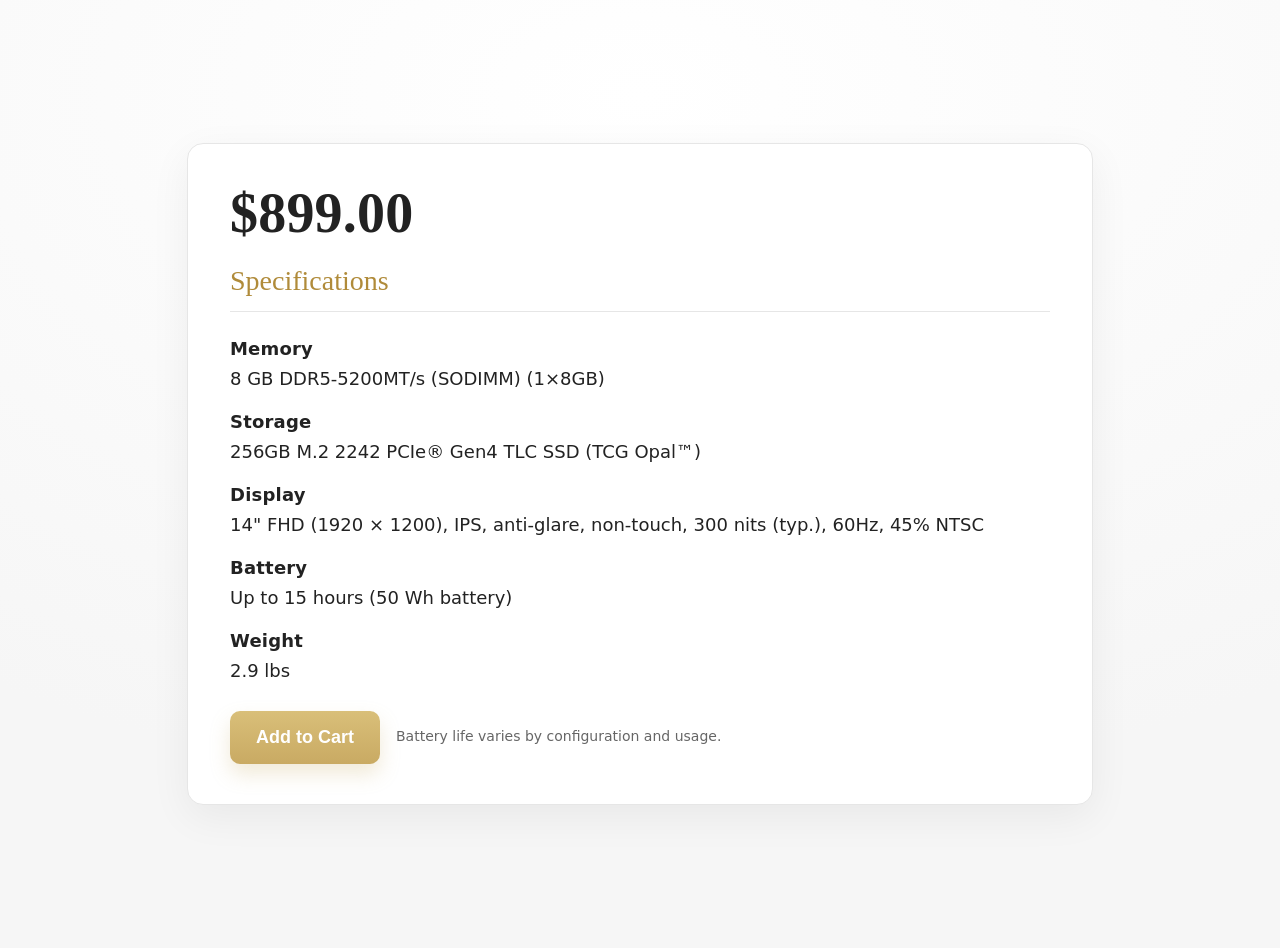
==== index.html @ 43c5119c "Create index.html" ====
<!doctype html>
<html lang="en">
<head>
  <meta charset="utf-8" />
  <meta name="viewport" content="width=device-width,initial-scale=1" />
  <title>Product Spec Card</title>

  <style>
    :root{
      --ink:#222;
      --muted:#666;
      --rule:#e6e6e6;

      --serif: Georgia, "Times New Roman", Times, serif;
      --sans: ui-sans-serif, system-ui, -apple-system, "Segoe UI", Roboto, Arial, "Noto Sans", "Helvetica Neue", Helvetica, sans-serif;

      --btn:#c9aa63;
      --btn-dark:#b89443;
      --bg1:#ffffff;
      --bg2:#f6f6f6;
    }

    body{
      margin:0;
      min-height:100vh;
      display:grid;
      place-items:center;
      font-family:var(--sans);
      color:var(--ink);
      background: radial-gradient(1200px 700px at 50% 10%, var(--bg1), var(--bg2));
      padding:24px;
    }

    .card{
      width:min(820px, 100%);
      background:#fff;
      border:1px solid var(--rule);
      border-radius:16px;
      box-shadow: 0 12px 40px rgba(0,0,0,.06);
      padding:40px 42px;
    }

    .price{
      font-family:var(--serif);
      font-size:56px;
      letter-spacing:.2px;
      margin:0 0 22px 0;
      line-height:1.05;
    }

    .section-title{
      font-family:var(--serif);
      font-size:28px;
      font-weight:500;
      color:#b08b3a;
      margin:0;
    }

    .rule{
      height:1px;
      background:var(--rule);
      margin:14px 0 26px 0;
    }

    .specs{
      display:grid;
      row-gap:18px;
    }

    .spec{
      display:grid;
      row-gap:6px;
    }

    .label{
      font-weight:700;
      font-size:18px;
      letter-spacing:.2px;
    }

    .value{
      font-size:18px;
      color:var(--ink);
      line-height:1.55;
    }

    .value.muted{ color: var(--muted); }

    .cta{
      margin-top:26px;
      display:flex;
      align-items:center;
      gap:16px;
    }

    .btn{
      appearance:none;
      border:0;
      background:linear-gradient(#d9bf79, var(--btn));
      color:#fff;
      font-weight:700;
      font-size:18px;
      padding:16px 26px;
      border-radius:10px;
      cursor:pointer;
      box-shadow: 0 10px 20px rgba(201,170,99,.25);
    }
    .btn:hover{ background:linear-gradient(#e1ca8a, var(--btn-dark)); }
    .btn:active{ transform: translateY(1px); }

    .note{
      color:var(--muted);
      font-size:14px;
      line-height:1.4;
    }

    /* mobile */
    @media (max-width:520px){
      .card{ padding:28px 22px; }
      .price{ font-size:44px; }
      .label,.value{ font-size:16px; }
    }
  </style>
</head>

<body>
  <main class="card">
    <h1 class="price">$899.00</h1>

    <h2 class="section-title">Specifications</h2>
    <div class="rule"></div>

    <section class="specs" aria-label="Specifications">
      <div class="spec">
        <div class="label">Memory</div>
        <div class="value">8 GB DDR5-5200MT/s (SODIMM) (1×8GB)</div>
      </div>

      <div class="spec">
        <div class="label">Storage</div>
        <div class="value">256GB M.2 2242 PCIe® Gen4 TLC SSD (TCG Opal™)</div>
      </div>

      <div class="spec">
        <div class="label">Display</div>
        <div class="value">14" FHD (1920 × 1200), IPS, anti-glare, non-touch, 300 nits (typ.), 60Hz, 45% NTSC</div>
      </div>

      <div class="spec">
        <div class="label">Battery</div>
        <div class="value">Up to 15 hours (50 Wh battery)</div>
      </div>

      <div class="spec">
        <div class="label">Weight</div>
        <div class="value">2.9 lbs</div>
      </div>
    </section>

    <div class="cta">
      <button class="btn">Add to Cart</button>
      <div class="note">Battery life varies by configuration and usage.</div>
    </div>
  </main>
</body>
</html>
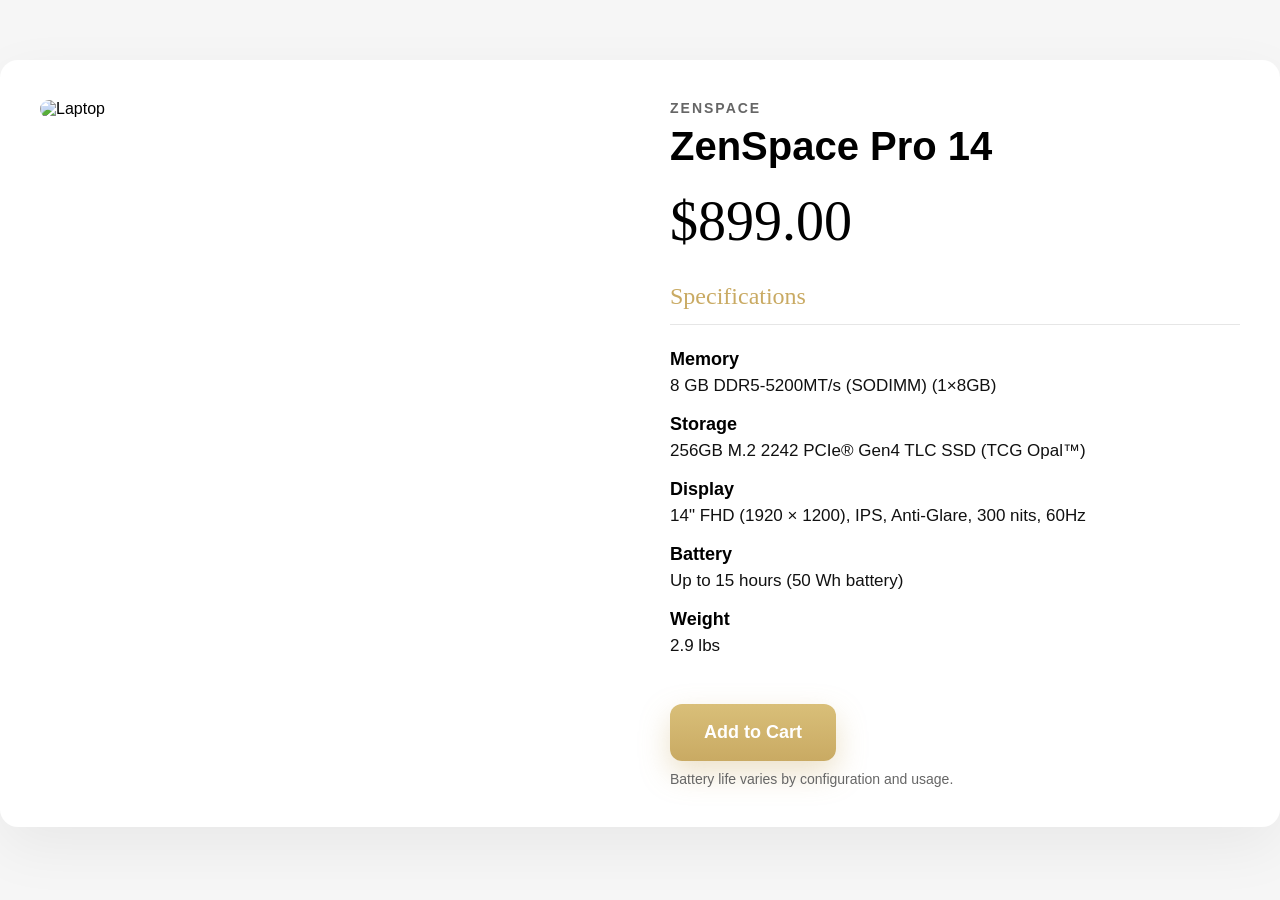
==== commit ce8b7ae9: "Update index.html" ====
--- a/index.html
+++ b/index.html
@@ -1,166 +1,169 @@
 <!doctype html>
 <html lang="en">
 <head>
-  <meta charset="utf-8" />
-  <meta name="viewport" content="width=device-width,initial-scale=1" />
-  <title>Product Spec Card</title>
+<meta charset="utf-8">
+<meta name="viewport" content="width=device-width, initial-scale=1">
+<title>ZenSpace Pro 14</title>
 
-  <style>
-    :root{
-      --ink:#222;
-      --muted:#666;
-      --rule:#e6e6e6;
+<style>
+:root{
+  --gold:#c9aa63;
+  --dark:#111;
+  --muted:#666;
+  --border:#e6e6e6;
+}
 
-      --serif: Georgia, "Times New Roman", Times, serif;
-      --sans: ui-sans-serif, system-ui, -apple-system, "Segoe UI", Roboto, Arial, "Noto Sans", "Helvetica Neue", Helvetica, sans-serif;
+body{
+  margin:0;
+  font-family: Inter, -apple-system, BlinkMacSystemFont, sans-serif;
+  background:#f6f6f6;
+}
 
-      --btn:#c9aa63;
-      --btn-dark:#b89443;
-      --bg1:#ffffff;
-      --bg2:#f6f6f6;
-    }
+.container{
+  max-width:1200px;
+  margin:60px auto;
+  padding:40px;
+  background:white;
+  border-radius:18px;
+  box-shadow:0 20px 60px rgba(0,0,0,.06);
+  display:grid;
+  grid-template-columns: 1fr 1fr;
+  gap:60px;
+}
 
-    body{
-      margin:0;
-      min-height:100vh;
-      display:grid;
-      place-items:center;
-      font-family:var(--sans);
-      color:var(--ink);
-      background: radial-gradient(1200px 700px at 50% 10%, var(--bg1), var(--bg2));
-      padding:24px;
-    }
+.brand{
+  font-weight:700;
+  letter-spacing:2px;
+  font-size:14px;
+  color:var(--muted);
+  margin-bottom:8px;
+}
 
-    .card{
-      width:min(820px, 100%);
-      background:#fff;
-      border:1px solid var(--rule);
-      border-radius:16px;
-      box-shadow: 0 12px 40px rgba(0,0,0,.06);
-      padding:40px 42px;
-    }
+.product-name{
+  font-size:40px;
+  font-weight:700;
+  margin:0 0 12px 0;
+}
 
-    .price{
-      font-family:var(--serif);
-      font-size:56px;
-      letter-spacing:.2px;
-      margin:0 0 22px 0;
-      line-height:1.05;
-    }
+.price{
+  font-family: Georgia, serif;
+  font-size:56px;
+  margin:20px 0;
+}
 
-    .section-title{
-      font-family:var(--serif);
-      font-size:28px;
-      font-weight:500;
-      color:#b08b3a;
-      margin:0;
-    }
+.section-title{
+  font-family: Georgia, serif;
+  font-size:24px;
+  color:var(--gold);
+  margin-top:30px;
+}
 
-    .rule{
-      height:1px;
-      background:var(--rule);
-      margin:14px 0 26px 0;
-    }
+hr{
+  border:none;
+  border-top:1px solid var(--border);
+  margin:14px 0 24px;
+}
 
-    .specs{
-      display:grid;
-      row-gap:18px;
-    }
+.spec{
+  margin-bottom:18px;
+}
 
-    .spec{
-      display:grid;
-      row-gap:6px;
-    }
+.spec strong{
+  display:block;
+  margin-bottom:6px;
+  font-size:18px;
+}
 
-    .label{
-      font-weight:700;
-      font-size:18px;
-      letter-spacing:.2px;
-    }
+.spec span{
+  color:var(--dark);
+  font-size:17px;
+}
 
-    .value{
-      font-size:18px;
-      color:var(--ink);
-      line-height:1.55;
-    }
+button{
+  margin-top:30px;
+  padding:18px 34px;
+  border:none;
+  border-radius:12px;
+  font-size:18px;
+  font-weight:600;
+  cursor:pointer;
+  background:linear-gradient(#d9bf79, var(--gold));
+  color:white;
+  box-shadow:0 12px 30px rgba(201,170,99,.35);
+}
 
-    .value.muted{ color: var(--muted); }
+button:hover{
+  opacity:.9;
+}
 
-    .cta{
-      margin-top:26px;
-      display:flex;
-      align-items:center;
-      gap:16px;
-    }
+.note{
+  margin-top:10px;
+  font-size:14px;
+  color:var(--muted);
+}
 
-    .btn{
-      appearance:none;
-      border:0;
-      background:linear-gradient(#d9bf79, var(--btn));
-      color:#fff;
-      font-weight:700;
-      font-size:18px;
-      padding:16px 26px;
-      border-radius:10px;
-      cursor:pointer;
-      box-shadow: 0 10px 20px rgba(201,170,99,.25);
-    }
-    .btn:hover{ background:linear-gradient(#e1ca8a, var(--btn-dark)); }
-    .btn:active{ transform: translateY(1px); }
+img{
+  width:100%;
+  border-radius:14px;
+}
 
-    .note{
-      color:var(--muted);
-      font-size:14px;
-      line-height:1.4;
-    }
-
-    /* mobile */
-    @media (max-width:520px){
-      .card{ padding:28px 22px; }
-      .price{ font-size:44px; }
-      .label,.value{ font-size:16px; }
-    }
-  </style>
+@media(max-width:900px){
+  .container{
+    grid-template-columns:1fr;
+  }
+}
+</style>
 </head>
 
 <body>
-  <main class="card">
-    <h1 class="price">$899.00</h1>
 
-    <h2 class="section-title">Specifications</h2>
-    <div class="rule"></div>
+<div class="container">
 
-    <section class="specs" aria-label="Specifications">
-      <div class="spec">
-        <div class="label">Memory</div>
-        <div class="value">8 GB DDR5-5200MT/s (SODIMM) (1×8GB)</div>
-      </div>
+  <!-- LEFT: PRODUCT IMAGE -->
+  <div>
+    <img src="https://images.unsplash.com/photo-1517336714731-489689fd1ca8" alt="Laptop">
+  </div>
 
-      <div class="spec">
-        <div class="label">Storage</div>
-        <div class="value">256GB M.2 2242 PCIe® Gen4 TLC SSD (TCG Opal™)</div>
-      </div>
+  <!-- RIGHT: INFO -->
+  <div>
+    <div class="brand">ZENSPACE</div>
+    <h1 class="product-name">ZenSpace Pro 14</h1>
+    <div class="price">$899.00</div>
 
-      <div class="spec">
-        <div class="label">Display</div>
-        <div class="value">14" FHD (1920 × 1200), IPS, anti-glare, non-touch, 300 nits (typ.), 60Hz, 45% NTSC</div>
-      </div>
+    <div class="section-title">Specifications</div>
+    <hr>
 
-      <div class="spec">
-        <div class="label">Battery</div>
-        <div class="value">Up to 15 hours (50 Wh battery)</div>
-      </div>
+    <div class="spec">
+      <strong>Memory</strong>
+      <span>8 GB DDR5-5200MT/s (SODIMM) (1×8GB)</span>
+    </div>
 
-      <div class="spec">
-        <div class="label">Weight</div>
-        <div class="value">2.9 lbs</div>
-      </div>
-    </section>
+    <div class="spec">
+      <strong>Storage</strong>
+      <span>256GB M.2 2242 PCIe® Gen4 TLC SSD (TCG Opal™)</span>
+    </div>
 
-    <div class="cta">
-      <button class="btn">Add to Cart</button>
-      <div class="note">Battery life varies by configuration and usage.</div>
+    <div class="spec">
+      <strong>Display</strong>
+      <span>14" FHD (1920 × 1200), IPS, Anti-Glare, 300 nits, 60Hz</span>
     </div>
-  </main>
+
+    <div class="spec">
+      <strong>Battery</strong>
+      <span>Up to 15 hours (50 Wh battery)</span>
+    </div>
+
+    <div class="spec">
+      <strong>Weight</strong>
+      <span>2.9 lbs</span>
+    </div>
+
+    <button>Add to Cart</button>
+    <div class="note">Battery life varies by configuration and usage.</div>
+
+  </div>
+
+</div>
+
 </body>
 </html>
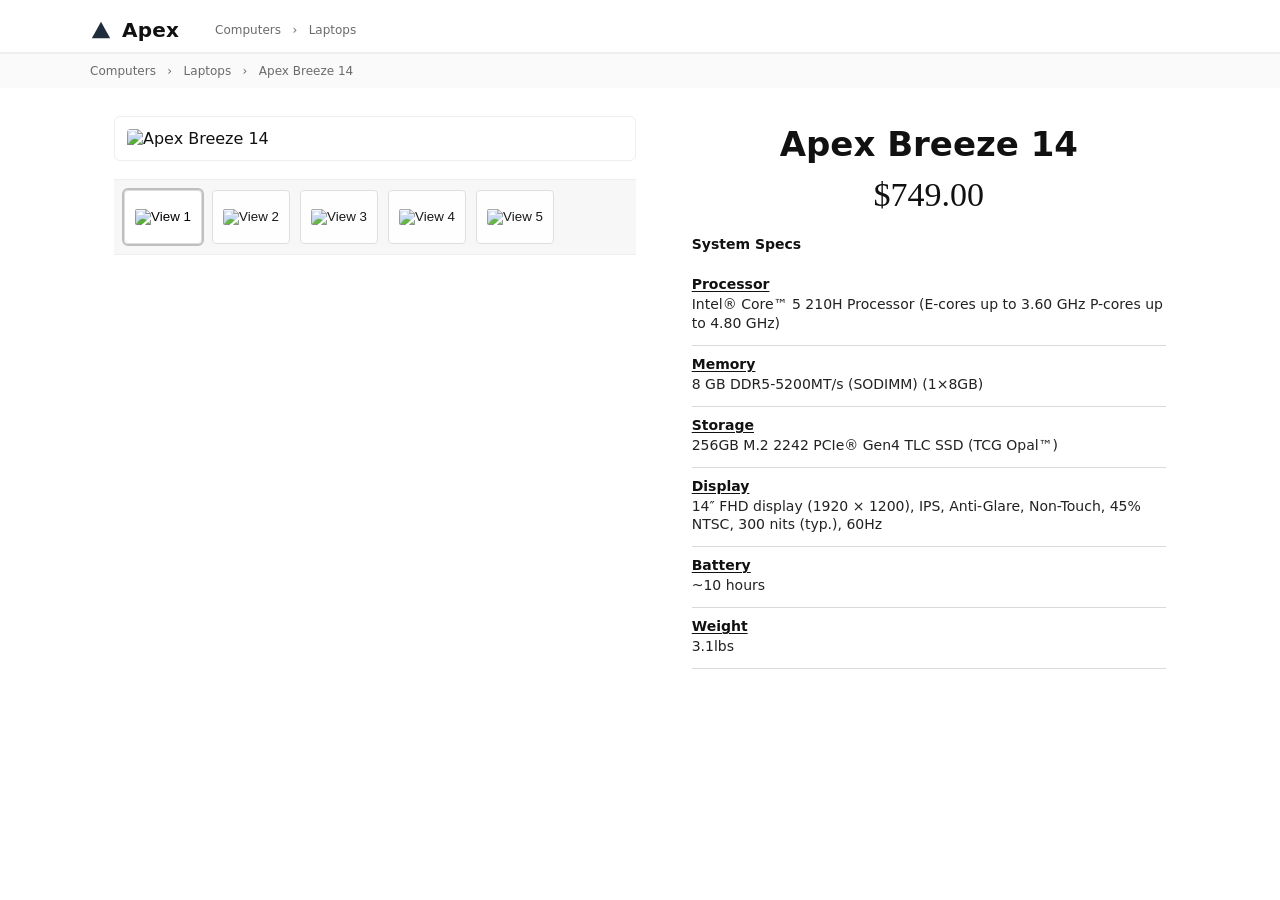
==== commit 44799f6e: "Update index.html" ====
--- a/index.html
+++ b/index.html
@@ -1,169 +1,295 @@
 <!doctype html>
 <html lang="en">
 <head>
-<meta charset="utf-8">
-<meta name="viewport" content="width=device-width, initial-scale=1">
-<title>ZenSpace Pro 14</title>
-
-<style>
-:root{
-  --gold:#c9aa63;
-  --dark:#111;
-  --muted:#666;
-  --border:#e6e6e6;
-}
-
-body{
-  margin:0;
-  font-family: Inter, -apple-system, BlinkMacSystemFont, sans-serif;
-  background:#f6f6f6;
-}
-
-.container{
-  max-width:1200px;
-  margin:60px auto;
-  padding:40px;
-  background:white;
-  border-radius:18px;
-  box-shadow:0 20px 60px rgba(0,0,0,.06);
-  display:grid;
-  grid-template-columns: 1fr 1fr;
-  gap:60px;
-}
-
-.brand{
-  font-weight:700;
-  letter-spacing:2px;
-  font-size:14px;
-  color:var(--muted);
-  margin-bottom:8px;
-}
-
-.product-name{
-  font-size:40px;
-  font-weight:700;
-  margin:0 0 12px 0;
-}
-
-.price{
-  font-family: Georgia, serif;
-  font-size:56px;
-  margin:20px 0;
-}
-
-.section-title{
-  font-family: Georgia, serif;
-  font-size:24px;
-  color:var(--gold);
-  margin-top:30px;
-}
-
-hr{
-  border:none;
-  border-top:1px solid var(--border);
-  margin:14px 0 24px;
-}
-
-.spec{
-  margin-bottom:18px;
-}
-
-.spec strong{
-  display:block;
-  margin-bottom:6px;
-  font-size:18px;
-}
-
-.spec span{
-  color:var(--dark);
-  font-size:17px;
-}
-
-button{
-  margin-top:30px;
-  padding:18px 34px;
-  border:none;
-  border-radius:12px;
-  font-size:18px;
-  font-weight:600;
-  cursor:pointer;
-  background:linear-gradient(#d9bf79, var(--gold));
-  color:white;
-  box-shadow:0 12px 30px rgba(201,170,99,.35);
-}
-
-button:hover{
-  opacity:.9;
-}
-
-.note{
-  margin-top:10px;
-  font-size:14px;
-  color:var(--muted);
-}
-
-img{
-  width:100%;
-  border-radius:14px;
-}
-
-@media(max-width:900px){
-  .container{
-    grid-template-columns:1fr;
-  }
-}
-</style>
+  <meta charset="utf-8" />
+  <meta name="viewport" content="width=device-width, initial-scale=1" />
+  <title>Apex Breeze 14</title>
+
+  <style>
+    :root{
+      --ink:#111;
+      --muted:#6b6b6b;
+      --rule:#d9d9d9;
+      --bg:#ffffff;
+
+      --serif: Georgia, "Times New Roman", Times, serif;
+      --sans: ui-sans-serif, system-ui, -apple-system, "Segoe UI", Roboto, Arial, "Noto Sans", "Helvetica Neue", Helvetica, sans-serif;
+    }
+
+    *{ box-sizing:border-box; }
+    body{
+      margin:0;
+      background:var(--bg);
+      color:var(--ink);
+      font-family:var(--sans);
+    }
+
+    /* Top header area (like the screenshot) */
+    .topbar{
+      border-bottom:1px solid #eee;
+      padding:18px 24px 10px;
+    }
+    .topbar-inner{
+      max-width:1100px;
+      margin:0 auto;
+      display:flex;
+      align-items:center;
+      gap:18px;
+    }
+    .logo{
+      display:flex;
+      align-items:center;
+      gap:10px;
+      font-weight:700;
+      letter-spacing:.2px;
+      font-size:20px;
+    }
+    .logo-mark{
+      width:22px;
+      height:22px;
+      display:inline-block;
+    }
+    .crumbs{
+      margin-left:18px;
+      font-size:12px;
+      color:var(--muted);
+    }
+
+    /* Second breadcrumb line */
+    .crumbline{
+      border-top:1px solid #f0f0f0;
+      padding:10px 24px;
+      background:#fafafa;
+    }
+    .crumbline-inner{
+      max-width:1100px;
+      margin:0 auto;
+      font-size:12px;
+      color:var(--muted);
+    }
+
+    /* Main content */
+    .page{
+      max-width:1100px;
+      margin:0 auto;
+      padding:28px 24px 54px;
+    }
+
+    .grid{
+      display:grid;
+      grid-template-columns: 1.1fr 1fr;
+      gap:56px;
+      align-items:start;
+    }
+
+    /* Product media */
+    .media{
+      display:flex;
+      flex-direction:column;
+      gap:18px;
+    }
+    .hero{
+      border:1px solid #eee;
+      border-radius:6px;
+      padding:12px;
+      background:#fff;
+    }
+    .hero img{
+      width:100%;
+      display:block;
+      border-radius:4px;
+    }
+
+    .thumbs{
+      display:flex;
+      gap:10px;
+      padding:10px 10px;
+      border-top:1px solid #eee;
+      border-bottom:1px solid #eee;
+      background:#f7f7f7;
+    }
+    .thumb{
+      width:78px;
+      height:54px;
+      border:1px solid #ddd;
+      background:#fff;
+      border-radius:4px;
+      padding:4px;
+      cursor:pointer;
+      display:grid;
+      place-items:center;
+      opacity:.9;
+    }
+    .thumb img{
+      max-width:100%;
+      max-height:100%;
+      display:block;
+      border-radius:2px;
+    }
+    .thumb[aria-current="true"]{
+      outline:2px solid #bfbfbf;
+      opacity:1;
+    }
+
+    /* Right side info */
+    .title{
+      text-align:center;
+      font-size:34px;
+      font-weight:700;
+      margin:8px 0 12px;
+    }
+    .price{
+      text-align:center;
+      font-family:var(--serif);
+      font-size:34px;
+      margin:0 0 22px;
+    }
+
+    .spec-head{
+      font-size:14px;
+      font-weight:700;
+      margin:0 0 14px;
+    }
+
+    .specs{
+      width:100%;
+      max-width:520px;
+      margin:0 auto;
+      font-size:14px;
+    }
+    .row{
+      padding:10px 0 12px;
+      border-bottom:1px solid var(--rule);
+    }
+    .row:last-child{ border-bottom:1px solid var(--rule); }
+    .label{
+      font-weight:700;
+      margin-bottom:3px;
+      text-decoration:underline;
+      text-underline-offset:2px;
+    }
+    .value{
+      line-height:1.35;
+      color:#222;
+    }
+
+    /* Responsive */
+    @media (max-width: 920px){
+      .grid{ grid-template-columns:1fr; gap:28px; }
+      .title, .price{ text-align:left; }
+      .specs{ margin:0; }
+    }
+  </style>
 </head>
 
 <body>
-
-<div class="container">
-
-  <!-- LEFT: PRODUCT IMAGE -->
-  <div>
-    <img src="https://images.unsplash.com/photo-1517336714731-489689fd1ca8" alt="Laptop">
+  <!-- Header -->
+  <div class="topbar">
+    <div class="topbar-inner">
+      <div class="logo" aria-label="Apex">
+        <!-- simple triangle mark -->
+        <svg class="logo-mark" viewBox="0 0 24 24" fill="none" aria-hidden="true">
+          <path d="M12 3L22 21H2L12 3Z" fill="#1f2d3d"/>
+        </svg>
+        Apex
+      </div>
+      <div class="crumbs">Computers &nbsp;&nbsp;›&nbsp;&nbsp; Laptops</div>
+    </div>
   </div>
 
-  <!-- RIGHT: INFO -->
-  <div>
-    <div class="brand">ZENSPACE</div>
-    <h1 class="product-name">ZenSpace Pro 14</h1>
-    <div class="price">$899.00</div>
-
-    <div class="section-title">Specifications</div>
-    <hr>
-
-    <div class="spec">
-      <strong>Memory</strong>
-      <span>8 GB DDR5-5200MT/s (SODIMM) (1×8GB)</span>
+  <div class="crumbline">
+    <div class="crumbline-inner">Computers &nbsp;&nbsp;›&nbsp;&nbsp; Laptops &nbsp;&nbsp;›&nbsp;&nbsp; Apex Breeze 14</div>
+  </div>
+
+  <!-- Page -->
+  <main class="page">
+    <div class="grid">
+
+      <!-- LEFT: images -->
+      <section class="media" aria-label="Product images">
+        <div class="hero">
+          <img id="heroImg" src="https://images.unsplash.com/photo-1517336714731-489689fd1ca8?auto=format&fit=crop&w=1200&q=80" alt="Apex Breeze 14">
+        </div>
+
+        <div class="thumbs" role="listbox" aria-label="More views">
+          <button class="thumb" type="button" aria-current="true" data-src="https://images.unsplash.com/photo-1517336714731-489689fd1ca8?auto=format&fit=crop&w=1200&q=80">
+            <img src="https://images.unsplash.com/photo-1517336714731-489689fd1ca8?auto=format&fit=crop&w=240&q=70" alt="View 1">
+          </button>
+
+          <button class="thumb" type="button" aria-current="false" data-src="https://images.unsplash.com/photo-1525547719571-a2d4ac8945e2?auto=format&fit=crop&w=1200&q=80">
+            <img src="https://images.unsplash.com/photo-1525547719571-a2d4ac8945e2?auto=format&fit=crop&w=240&q=70" alt="View 2">
+          </button>
+
+          <button class="thumb" type="button" aria-current="false" data-src="https://images.unsplash.com/photo-1496181133206-80ce9b88a853?auto=format&fit=crop&w=1200&q=80">
+            <img src="https://images.unsplash.com/photo-1496181133206-80ce9b88a853?auto=format&fit=crop&w=240&q=70" alt="View 3">
+          </button>
+
+          <button class="thumb" type="button" aria-current="false" data-src="https://images.unsplash.com/photo-1509395176047-4a66953fd231?auto=format&fit=crop&w=1200&q=80">
+            <img src="https://images.unsplash.com/photo-1509395176047-4a66953fd231?auto=format&fit=crop&w=240&q=70" alt="View 4">
+          </button>
+
+          <button class="thumb" type="button" aria-current="false" data-src="https://images.unsplash.com/photo-1518770660439-4636190af475?auto=format&fit=crop&w=1200&q=80">
+            <img src="https://images.unsplash.com/photo-1518770660439-4636190af475?auto=format&fit=crop&w=240&q=70" alt="View 5">
+          </button>
+        </div>
+      </section>
+
+      <!-- RIGHT: info -->
+      <section aria-label="Product details">
+        <div class="title">Apex Breeze 14</div>
+        <div class="price">$749.00</div>
+
+        <div class="specs">
+          <div class="spec-head">System Specs</div>
+
+          <div class="row">
+            <div class="label">Processor</div>
+            <div class="value">Intel&reg; Core&trade; 5 210H Processor (E-cores up to 3.60 GHz P-cores up to 4.80 GHz)</div>
+          </div>
+
+          <div class="row">
+            <div class="label">Memory</div>
+            <div class="value">8 GB DDR5-5200MT/s (SODIMM) (1&times;8GB)</div>
+          </div>
+
+          <div class="row">
+            <div class="label">Storage</div>
+            <div class="value">256GB M.2 2242 PCIe&reg; Gen4 TLC SSD (TCG Opal&trade;)</div>
+          </div>
+
+          <div class="row">
+            <div class="label">Display</div>
+            <div class="value">14&Prime; FHD display (1920 &times; 1200), IPS, Anti-Glare, Non-Touch, 45% NTSC, 300 nits (typ.), 60Hz</div>
+          </div>
+
+          <div class="row">
+            <div class="label">Battery</div>
+            <div class="value">~10 hours</div>
+          </div>
+
+          <div class="row">
+            <div class="label">Weight</div>
+            <div class="value">3.1lbs</div>
+          </div>
+        </div>
+      </section>
+
     </div>
-
-    <div class="spec">
-      <strong>Storage</strong>
-      <span>256GB M.2 2242 PCIe® Gen4 TLC SSD (TCG Opal™)</span>
-    </div>
-
-    <div class="spec">
-      <strong>Display</strong>
-      <span>14" FHD (1920 × 1200), IPS, Anti-Glare, 300 nits, 60Hz</span>
-    </div>
-
-    <div class="spec">
-      <strong>Battery</strong>
-      <span>Up to 15 hours (50 Wh battery)</span>
-    </div>
-
-    <div class="spec">
-      <strong>Weight</strong>
-      <span>2.9 lbs</span>
-    </div>
-
-    <button>Add to Cart</button>
-    <div class="note">Battery life varies by configuration and usage.</div>
-
-  </div>
-
-</div>
-
+  </main>
+
+  <script>
+    const hero = document.getElementById('heroImg');
+    const thumbs = Array.from(document.querySelectorAll('.thumb'));
+
+    thumbs.forEach(btn => {
+      btn.addEventListener('click', () => {
+        const src = btn.getAttribute('data-src');
+        hero.setAttribute('src', src);
+
+        thumbs.forEach(t => t.setAttribute('aria-current', 'false'));
+        btn.setAttribute('aria-current', 'true');
+      });
+    });
+  </script>
 </body>
 </html>
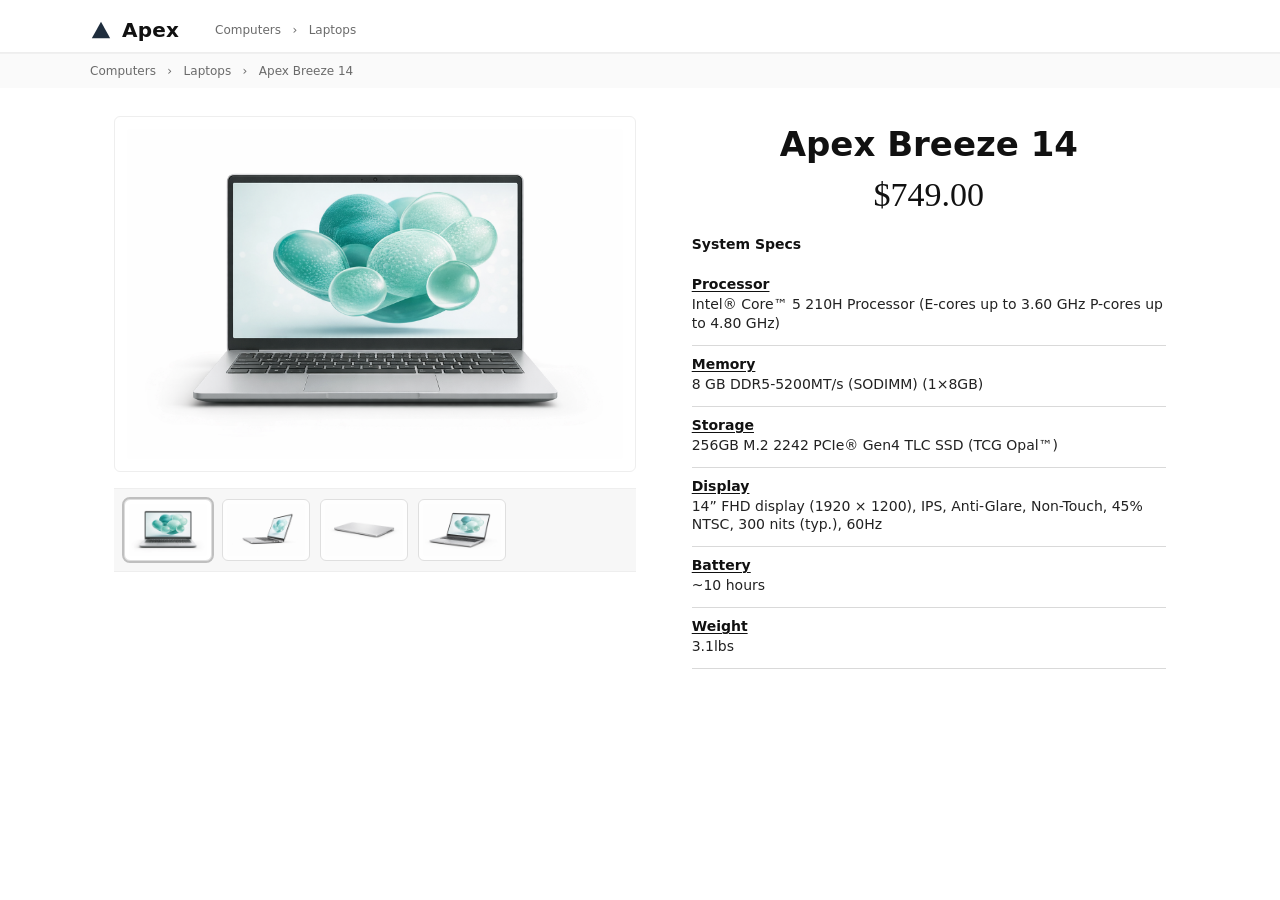
==== commit e6838783: "Update index.html" ====
--- a/index.html
+++ b/index.html
@@ -11,7 +11,6 @@
       --muted:#6b6b6b;
       --rule:#d9d9d9;
       --bg:#ffffff;
-
       --serif: Georgia, "Times New Roman", Times, serif;
       --sans: ui-sans-serif, system-ui, -apple-system, "Segoe UI", Roboto, Arial, "Noto Sans", "Helvetica Neue", Helvetica, sans-serif;
     }
@@ -24,7 +23,7 @@
       font-family:var(--sans);
     }
 
-    /* Top header area (like the screenshot) */
+    /* Header */
     .topbar{
       border-bottom:1px solid #eee;
       padding:18px 24px 10px;
@@ -55,7 +54,6 @@
       color:var(--muted);
     }
 
-    /* Second breadcrumb line */
     .crumbline{
       border-top:1px solid #f0f0f0;
       padding:10px 24px;
@@ -82,11 +80,11 @@
       align-items:start;
     }
 
-    /* Product media */
+    /* Media */
     .media{
       display:flex;
       flex-direction:column;
-      gap:18px;
+      gap:16px;
     }
     .hero{
       border:1px solid #eee;
@@ -103,35 +101,38 @@
     .thumbs{
       display:flex;
       gap:10px;
-      padding:10px 10px;
+      padding:10px;
       border-top:1px solid #eee;
       border-bottom:1px solid #eee;
       background:#f7f7f7;
+      overflow:auto;
     }
     .thumb{
-      width:78px;
-      height:54px;
+      width:88px;
+      height:62px;
       border:1px solid #ddd;
       background:#fff;
-      border-radius:4px;
+      border-radius:6px;
       padding:4px;
       cursor:pointer;
       display:grid;
       place-items:center;
       opacity:.9;
+      flex: 0 0 auto;
     }
     .thumb img{
-      max-width:100%;
-      max-height:100%;
+      width:100%;
+      height:100%;
+      object-fit:cover;
       display:block;
-      border-radius:2px;
+      border-radius:4px;
     }
     .thumb[aria-current="true"]{
       outline:2px solid #bfbfbf;
       opacity:1;
     }
 
-    /* Right side info */
+    /* Right */
     .title{
       text-align:center;
       font-size:34px;
@@ -161,7 +162,6 @@
       padding:10px 0 12px;
       border-bottom:1px solid var(--rule);
     }
-    .row:last-child{ border-bottom:1px solid var(--rule); }
     .label{
       font-weight:700;
       margin-bottom:3px;
@@ -173,7 +173,6 @@
       color:#222;
     }
 
-    /* Responsive */
     @media (max-width: 920px){
       .grid{ grid-template-columns:1fr; gap:28px; }
       .title, .price{ text-align:left; }
@@ -183,58 +182,55 @@
 </head>
 
 <body>
-  <!-- Header -->
+  <!-- Header (brand + top breadcrumb) -->
   <div class="topbar">
     <div class="topbar-inner">
       <div class="logo" aria-label="Apex">
-        <!-- simple triangle mark -->
         <svg class="logo-mark" viewBox="0 0 24 24" fill="none" aria-hidden="true">
           <path d="M12 3L22 21H2L12 3Z" fill="#1f2d3d"/>
         </svg>
         Apex
       </div>
+
+      <!-- EXACT text -->
       <div class="crumbs">Computers &nbsp;&nbsp;›&nbsp;&nbsp; Laptops</div>
     </div>
   </div>
 
+  <!-- Second breadcrumb line (EXACT text) -->
   <div class="crumbline">
     <div class="crumbline-inner">Computers &nbsp;&nbsp;›&nbsp;&nbsp; Laptops &nbsp;&nbsp;›&nbsp;&nbsp; Apex Breeze 14</div>
   </div>
 
-  <!-- Page -->
   <main class="page">
     <div class="grid">
 
-      <!-- LEFT: images -->
+      <!-- LEFT: product images -->
       <section class="media" aria-label="Product images">
         <div class="hero">
-          <img id="heroImg" src="https://images.unsplash.com/photo-1517336714731-489689fd1ca8?auto=format&fit=crop&w=1200&q=80" alt="Apex Breeze 14">
+          <img id="heroImg" src="apex-main.png" alt="Apex Breeze 14">
         </div>
 
         <div class="thumbs" role="listbox" aria-label="More views">
-          <button class="thumb" type="button" aria-current="true" data-src="https://images.unsplash.com/photo-1517336714731-489689fd1ca8?auto=format&fit=crop&w=1200&q=80">
-            <img src="https://images.unsplash.com/photo-1517336714731-489689fd1ca8?auto=format&fit=crop&w=240&q=70" alt="View 1">
-          </button>
-
-          <button class="thumb" type="button" aria-current="false" data-src="https://images.unsplash.com/photo-1525547719571-a2d4ac8945e2?auto=format&fit=crop&w=1200&q=80">
-            <img src="https://images.unsplash.com/photo-1525547719571-a2d4ac8945e2?auto=format&fit=crop&w=240&q=70" alt="View 2">
-          </button>
-
-          <button class="thumb" type="button" aria-current="false" data-src="https://images.unsplash.com/photo-1496181133206-80ce9b88a853?auto=format&fit=crop&w=1200&q=80">
-            <img src="https://images.unsplash.com/photo-1496181133206-80ce9b88a853?auto=format&fit=crop&w=240&q=70" alt="View 3">
-          </button>
-
-          <button class="thumb" type="button" aria-current="false" data-src="https://images.unsplash.com/photo-1509395176047-4a66953fd231?auto=format&fit=crop&w=1200&q=80">
-            <img src="https://images.unsplash.com/photo-1509395176047-4a66953fd231?auto=format&fit=crop&w=240&q=70" alt="View 4">
-          </button>
-
-          <button class="thumb" type="button" aria-current="false" data-src="https://images.unsplash.com/photo-1518770660439-4636190af475?auto=format&fit=crop&w=1200&q=80">
-            <img src="https://images.unsplash.com/photo-1518770660439-4636190af475?auto=format&fit=crop&w=240&q=70" alt="View 5">
+          <button class="thumb" type="button" aria-current="true" data-src="apex-main.png" title="View 1">
+            <img src="apex-main.png" alt="View 1">
+          </button>
+
+          <button class="thumb" type="button" aria-current="false" data-src="apex-1.png" title="View 2">
+            <img src="apex-1.png" alt="View 2">
+          </button>
+
+          <button class="thumb" type="button" aria-current="false" data-src="apex-2.png" title="View 3">
+            <img src="apex-2.png" alt="View 3">
+          </button>
+
+          <button class="thumb" type="button" aria-current="false" data-src="apex-3.png" title="View 4">
+            <img src="apex-3.png" alt="View 4">
           </button>
         </div>
       </section>
 
-      <!-- RIGHT: info -->
+      <!-- RIGHT: product info (EXACT text) -->
       <section aria-label="Product details">
         <div class="title">Apex Breeze 14</div>
         <div class="price">$749.00</div>
@@ -259,7 +255,7 @@
 
           <div class="row">
             <div class="label">Display</div>
-            <div class="value">14&Prime; FHD display (1920 &times; 1200), IPS, Anti-Glare, Non-Touch, 45% NTSC, 300 nits (typ.), 60Hz</div>
+            <div class="value">14&rdquo; FHD display (1920 &times; 1200), IPS, Anti-Glare, Non-Touch, 45% NTSC, 300 nits (typ.), 60Hz</div>
           </div>
 
           <div class="row">
@@ -283,9 +279,7 @@
 
     thumbs.forEach(btn => {
       btn.addEventListener('click', () => {
-        const src = btn.getAttribute('data-src');
-        hero.setAttribute('src', src);
-
+        hero.src = btn.dataset.src;
         thumbs.forEach(t => t.setAttribute('aria-current', 'false'));
         btn.setAttribute('aria-current', 'true');
       });
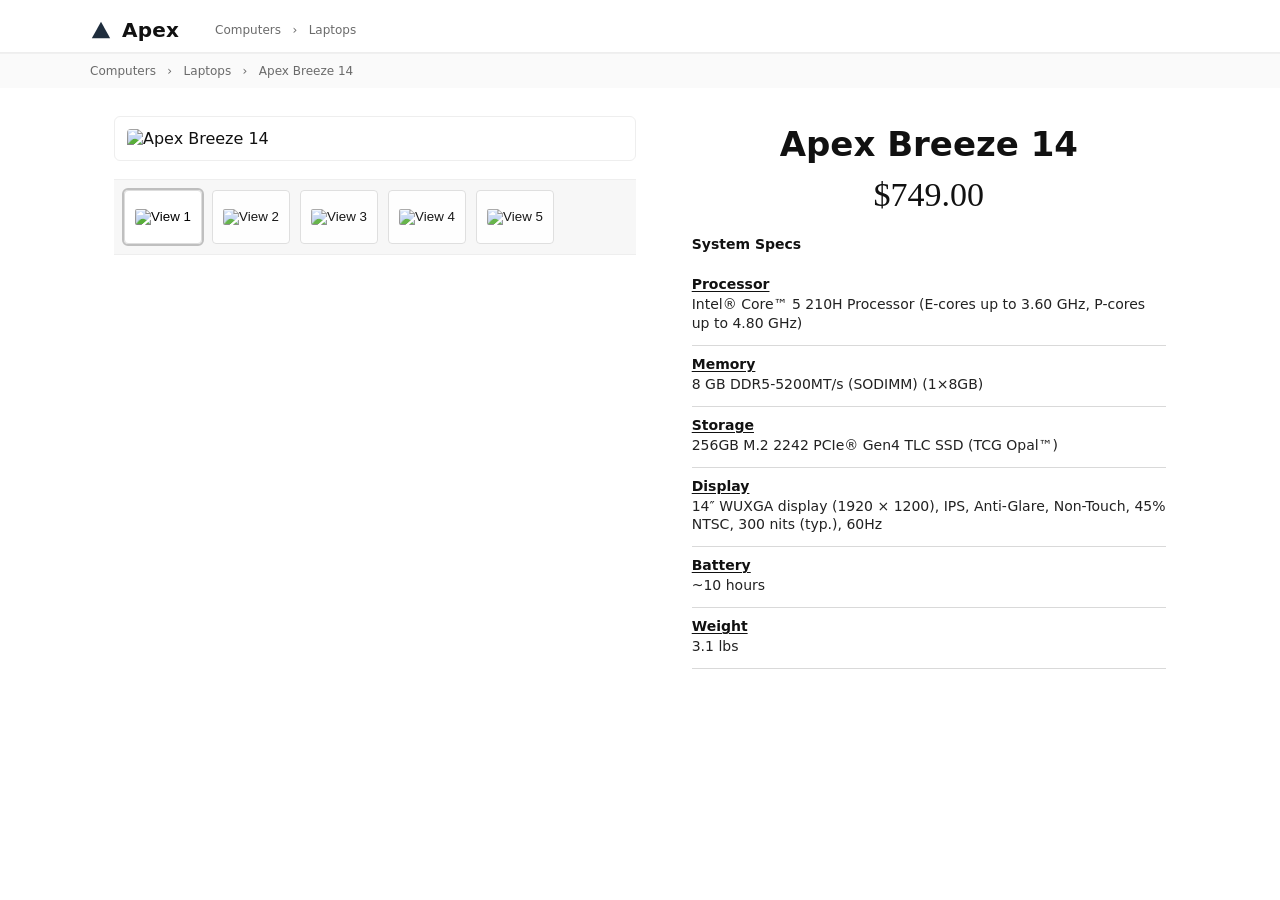
==== commit d288b3fb: "Update index.html" ====
--- a/index.html
+++ b/index.html
@@ -11,6 +11,7 @@
       --muted:#6b6b6b;
       --rule:#d9d9d9;
       --bg:#ffffff;
+
       --serif: Georgia, "Times New Roman", Times, serif;
       --sans: ui-sans-serif, system-ui, -apple-system, "Segoe UI", Roboto, Arial, "Noto Sans", "Helvetica Neue", Helvetica, sans-serif;
     }
@@ -23,7 +24,7 @@
       font-family:var(--sans);
     }
 
-    /* Header */
+    /* Top header area */
     .topbar{
       border-bottom:1px solid #eee;
       padding:18px 24px 10px;
@@ -54,6 +55,7 @@
       color:var(--muted);
     }
 
+    /* Second breadcrumb line */
     .crumbline{
       border-top:1px solid #f0f0f0;
       padding:10px 24px;
@@ -80,11 +82,11 @@
       align-items:start;
     }
 
-    /* Media */
+    /* Product media */
     .media{
       display:flex;
       flex-direction:column;
-      gap:16px;
+      gap:18px;
     }
     .hero{
       border:1px solid #eee;
@@ -101,38 +103,35 @@
     .thumbs{
       display:flex;
       gap:10px;
-      padding:10px;
+      padding:10px 10px;
       border-top:1px solid #eee;
       border-bottom:1px solid #eee;
       background:#f7f7f7;
-      overflow:auto;
     }
     .thumb{
-      width:88px;
-      height:62px;
+      width:78px;
+      height:54px;
       border:1px solid #ddd;
       background:#fff;
-      border-radius:6px;
+      border-radius:4px;
       padding:4px;
       cursor:pointer;
       display:grid;
       place-items:center;
       opacity:.9;
-      flex: 0 0 auto;
     }
     .thumb img{
-      width:100%;
-      height:100%;
-      object-fit:cover;
+      max-width:100%;
+      max-height:100%;
       display:block;
-      border-radius:4px;
+      border-radius:2px;
     }
     .thumb[aria-current="true"]{
       outline:2px solid #bfbfbf;
       opacity:1;
     }
 
-    /* Right */
+    /* Right side info */
     .title{
       text-align:center;
       font-size:34px;
@@ -162,6 +161,7 @@
       padding:10px 0 12px;
       border-bottom:1px solid var(--rule);
     }
+    .row:last-child{ border-bottom:1px solid var(--rule); }
     .label{
       font-weight:700;
       margin-bottom:3px;
@@ -173,6 +173,7 @@
       color:#222;
     }
 
+    /* Responsive */
     @media (max-width: 920px){
       .grid{ grid-template-columns:1fr; gap:28px; }
       .title, .price{ text-align:left; }
@@ -182,7 +183,7 @@
 </head>
 
 <body>
-  <!-- Header (brand + top breadcrumb) -->
+  <!-- Header -->
   <div class="topbar">
     <div class="topbar-inner">
       <div class="logo" aria-label="Apex">
@@ -191,46 +192,48 @@
         </svg>
         Apex
       </div>
-
-      <!-- EXACT text -->
       <div class="crumbs">Computers &nbsp;&nbsp;›&nbsp;&nbsp; Laptops</div>
     </div>
   </div>
 
-  <!-- Second breadcrumb line (EXACT text) -->
   <div class="crumbline">
     <div class="crumbline-inner">Computers &nbsp;&nbsp;›&nbsp;&nbsp; Laptops &nbsp;&nbsp;›&nbsp;&nbsp; Apex Breeze 14</div>
   </div>
 
+  <!-- Page -->
   <main class="page">
     <div class="grid">
 
-      <!-- LEFT: product images -->
+      <!-- LEFT: images -->
       <section class="media" aria-label="Product images">
         <div class="hero">
-          <img id="heroImg" src="apex-main.png" alt="Apex Breeze 14">
+          <img id="heroImg" src="images/apex-main.png" alt="Apex Breeze 14">
         </div>
 
         <div class="thumbs" role="listbox" aria-label="More views">
-          <button class="thumb" type="button" aria-current="true" data-src="apex-main.png" title="View 1">
-            <img src="apex-main.png" alt="View 1">
-          </button>
-
-          <button class="thumb" type="button" aria-current="false" data-src="apex-1.png" title="View 2">
-            <img src="apex-1.png" alt="View 2">
-          </button>
-
-          <button class="thumb" type="button" aria-current="false" data-src="apex-2.png" title="View 3">
-            <img src="apex-2.png" alt="View 3">
-          </button>
-
-          <button class="thumb" type="button" aria-current="false" data-src="apex-3.png" title="View 4">
-            <img src="apex-3.png" alt="View 4">
+          <button class="thumb" type="button" aria-current="true" data-src="images/apex-main.png">
+            <img src="images/apex-main.png" alt="View 1">
+          </button>
+
+          <button class="thumb" type="button" aria-current="false" data-src="images/apex-1.png">
+            <img src="images/apex-1.png" alt="View 2">
+          </button>
+
+          <button class="thumb" type="button" aria-current="false" data-src="images/apex-2.png">
+            <img src="images/apex-2.png" alt="View 3">
+          </button>
+
+          <button class="thumb" type="button" aria-current="false" data-src="images/apex-3.png">
+            <img src="images/apex-3.png" alt="View 4">
+          </button>
+
+          <button class="thumb" type="button" aria-current="false" data-src="images/apex-4.png">
+            <img src="images/apex-4.png" alt="View 5">
           </button>
         </div>
       </section>
 
-      <!-- RIGHT: product info (EXACT text) -->
+      <!-- RIGHT: info -->
       <section aria-label="Product details">
         <div class="title">Apex Breeze 14</div>
         <div class="price">$749.00</div>
@@ -240,7 +243,7 @@
 
           <div class="row">
             <div class="label">Processor</div>
-            <div class="value">Intel&reg; Core&trade; 5 210H Processor (E-cores up to 3.60 GHz P-cores up to 4.80 GHz)</div>
+            <div class="value">Intel&reg; Core&trade; 5 210H Processor (E-cores up to 3.60 GHz, P-cores up to 4.80 GHz)</div>
           </div>
 
           <div class="row">
@@ -255,7 +258,7 @@
 
           <div class="row">
             <div class="label">Display</div>
-            <div class="value">14&rdquo; FHD display (1920 &times; 1200), IPS, Anti-Glare, Non-Touch, 45% NTSC, 300 nits (typ.), 60Hz</div>
+            <div class="value">14&Prime; WUXGA display (1920 &times; 1200), IPS, Anti-Glare, Non-Touch, 45% NTSC, 300 nits (typ.), 60Hz</div>
           </div>
 
           <div class="row">
@@ -265,7 +268,7 @@
 
           <div class="row">
             <div class="label">Weight</div>
-            <div class="value">3.1lbs</div>
+            <div class="value">3.1 lbs</div>
           </div>
         </div>
       </section>
@@ -279,7 +282,9 @@
 
     thumbs.forEach(btn => {
       btn.addEventListener('click', () => {
-        hero.src = btn.dataset.src;
+        const src = btn.getAttribute('data-src');
+        hero.setAttribute('src', src);
+
         thumbs.forEach(t => t.setAttribute('aria-current', 'false'));
         btn.setAttribute('aria-current', 'true');
       });
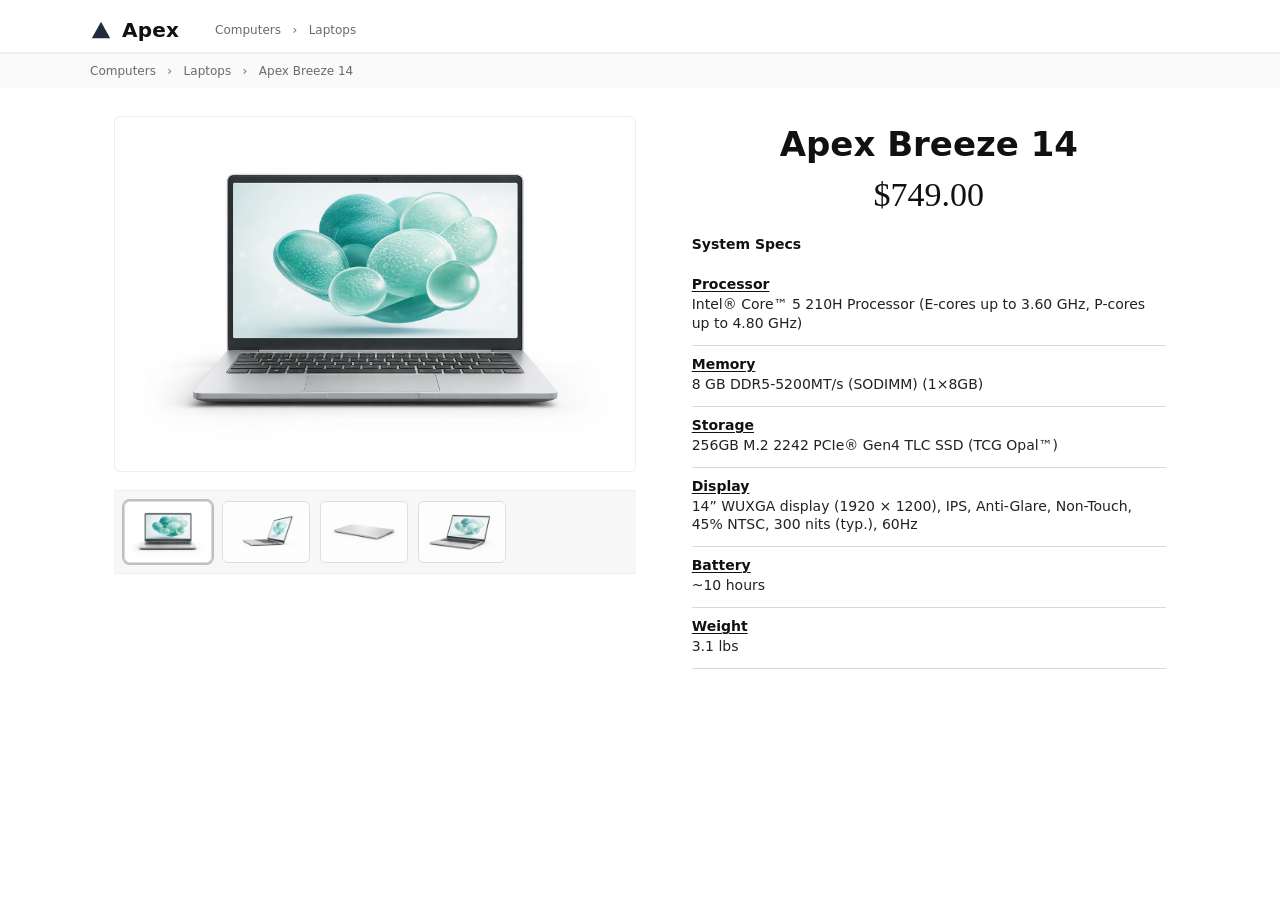
==== commit 9ebfb095: "Update index.html" ====
--- a/index.html
+++ b/index.html
@@ -11,7 +11,6 @@
       --muted:#6b6b6b;
       --rule:#d9d9d9;
       --bg:#ffffff;
-
       --serif: Georgia, "Times New Roman", Times, serif;
       --sans: ui-sans-serif, system-ui, -apple-system, "Segoe UI", Roboto, Arial, "Noto Sans", "Helvetica Neue", Helvetica, sans-serif;
     }
@@ -24,7 +23,6 @@
       font-family:var(--sans);
     }
 
-    /* Top header area */
     .topbar{
       border-bottom:1px solid #eee;
       padding:18px 24px 10px;
@@ -55,7 +53,6 @@
       color:var(--muted);
     }
 
-    /* Second breadcrumb line */
     .crumbline{
       border-top:1px solid #f0f0f0;
       padding:10px 24px;
@@ -68,7 +65,6 @@
       color:var(--muted);
     }
 
-    /* Main content */
     .page{
       max-width:1100px;
       margin:0 auto;
@@ -82,7 +78,6 @@
       align-items:start;
     }
 
-    /* Product media */
     .media{
       display:flex;
       flex-direction:column;
@@ -103,35 +98,37 @@
     .thumbs{
       display:flex;
       gap:10px;
-      padding:10px 10px;
+      padding:10px;
       border-top:1px solid #eee;
       border-bottom:1px solid #eee;
       background:#f7f7f7;
+      overflow:auto;
     }
     .thumb{
-      width:78px;
-      height:54px;
+      width:88px;
+      height:62px;
       border:1px solid #ddd;
       background:#fff;
-      border-radius:4px;
+      border-radius:6px;
       padding:4px;
       cursor:pointer;
       display:grid;
       place-items:center;
       opacity:.9;
+      flex:0 0 auto;
     }
     .thumb img{
-      max-width:100%;
-      max-height:100%;
+      width:100%;
+      height:100%;
+      object-fit:cover;
       display:block;
-      border-radius:2px;
+      border-radius:4px;
     }
     .thumb[aria-current="true"]{
       outline:2px solid #bfbfbf;
       opacity:1;
     }
 
-    /* Right side info */
     .title{
       text-align:center;
       font-size:34px;
@@ -161,7 +158,6 @@
       padding:10px 0 12px;
       border-bottom:1px solid var(--rule);
     }
-    .row:last-child{ border-bottom:1px solid var(--rule); }
     .label{
       font-weight:700;
       margin-bottom:3px;
@@ -173,7 +169,6 @@
       color:#222;
     }
 
-    /* Responsive */
     @media (max-width: 920px){
       .grid{ grid-template-columns:1fr; gap:28px; }
       .title, .price{ text-align:left; }
@@ -183,7 +178,6 @@
 </head>
 
 <body>
-  <!-- Header -->
   <div class="topbar">
     <div class="topbar-inner">
       <div class="logo" aria-label="Apex">
@@ -200,40 +194,33 @@
     <div class="crumbline-inner">Computers &nbsp;&nbsp;›&nbsp;&nbsp; Laptops &nbsp;&nbsp;›&nbsp;&nbsp; Apex Breeze 14</div>
   </div>
 
-  <!-- Page -->
   <main class="page">
     <div class="grid">
 
-      <!-- LEFT: images -->
       <section class="media" aria-label="Product images">
         <div class="hero">
-          <img id="heroImg" src="images/apex-main.png" alt="Apex Breeze 14">
+          <img id="heroImg" src="apex-main.png" alt="Apex Breeze 14">
         </div>
 
         <div class="thumbs" role="listbox" aria-label="More views">
-          <button class="thumb" type="button" aria-current="true" data-src="images/apex-main.png">
-            <img src="images/apex-main.png" alt="View 1">
-          </button>
-
-          <button class="thumb" type="button" aria-current="false" data-src="images/apex-1.png">
-            <img src="images/apex-1.png" alt="View 2">
-          </button>
-
-          <button class="thumb" type="button" aria-current="false" data-src="images/apex-2.png">
-            <img src="images/apex-2.png" alt="View 3">
-          </button>
-
-          <button class="thumb" type="button" aria-current="false" data-src="images/apex-3.png">
-            <img src="images/apex-3.png" alt="View 4">
-          </button>
-
-          <button class="thumb" type="button" aria-current="false" data-src="images/apex-4.png">
-            <img src="images/apex-4.png" alt="View 5">
+          <button class="thumb" type="button" aria-current="true" data-src="apex-main.png" title="View 1">
+            <img src="apex-main.png" alt="View 1">
+          </button>
+
+          <button class="thumb" type="button" aria-current="false" data-src="apex-1.png" title="View 2">
+            <img src="apex-1.png" alt="View 2">
+          </button>
+
+          <button class="thumb" type="button" aria-current="false" data-src="apex-2.png" title="View 3">
+            <img src="apex-2.png" alt="View 3">
+          </button>
+
+          <button class="thumb" type="button" aria-current="false" data-src="apex-3.png" title="View 4">
+            <img src="apex-3.png" alt="View 4">
           </button>
         </div>
       </section>
 
-      <!-- RIGHT: info -->
       <section aria-label="Product details">
         <div class="title">Apex Breeze 14</div>
         <div class="price">$749.00</div>
@@ -258,7 +245,7 @@
 
           <div class="row">
             <div class="label">Display</div>
-            <div class="value">14&Prime; WUXGA display (1920 &times; 1200), IPS, Anti-Glare, Non-Touch, 45% NTSC, 300 nits (typ.), 60Hz</div>
+            <div class="value">14&rdquo; WUXGA display (1920 &times; 1200), IPS, Anti-Glare, Non-Touch, 45% NTSC, 300 nits (typ.), 60Hz</div>
           </div>
 
           <div class="row">
@@ -282,9 +269,7 @@
 
     thumbs.forEach(btn => {
       btn.addEventListener('click', () => {
-        const src = btn.getAttribute('data-src');
-        hero.setAttribute('src', src);
-
+        hero.src = btn.dataset.src;
         thumbs.forEach(t => t.setAttribute('aria-current', 'false'));
         btn.setAttribute('aria-current', 'true');
       });
